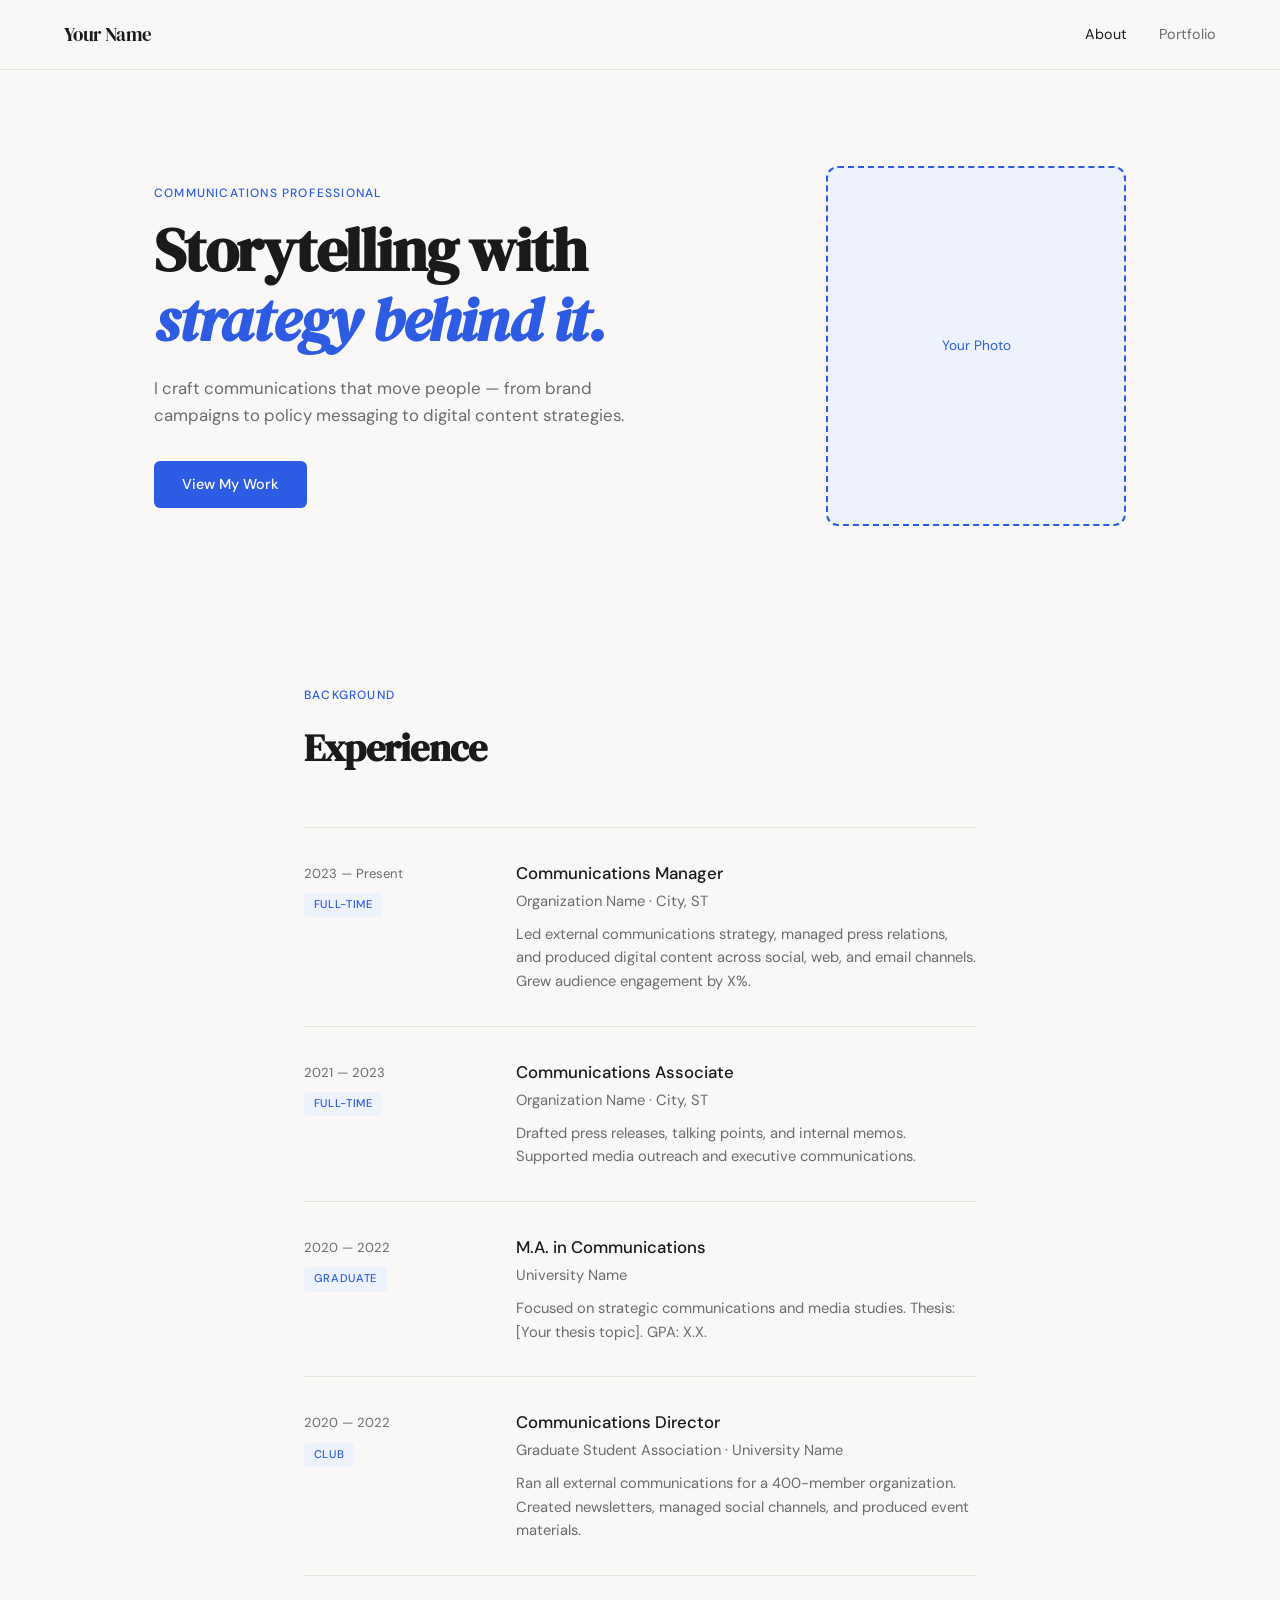
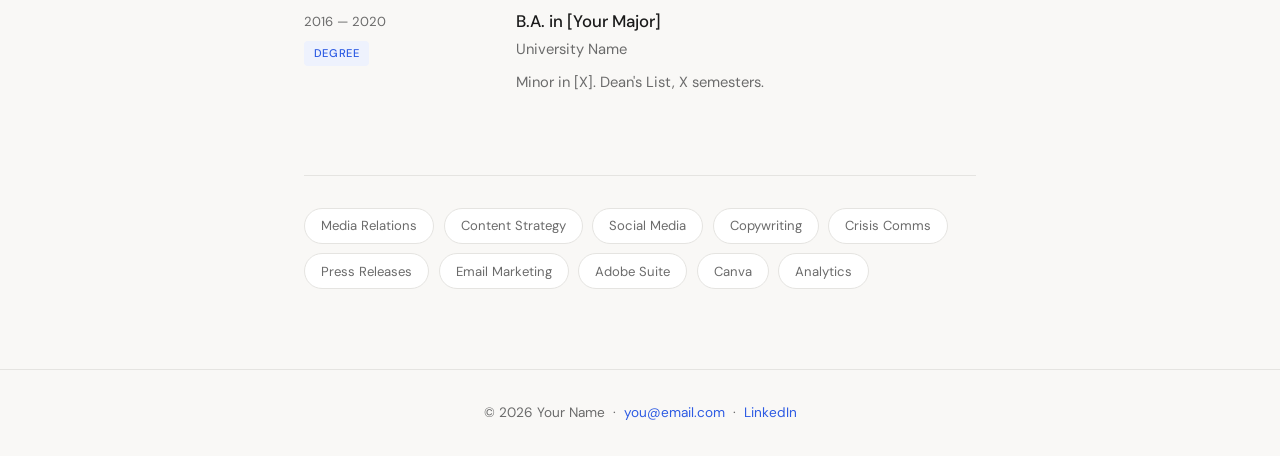
==== index.html @ 00ce44dd "Initial portfolio site" ====
<!DOCTYPE html>
<html lang="en">
<head>
  <meta charset="UTF-8" />
  <meta name="viewport" content="width=device-width, initial-scale=1.0"/>
  <title>Your Name — Communications</title>
  <link rel="stylesheet" href="style.css" />
  <link href="https://fonts.googleapis.com/css2?family=DM+Sans:wght@300;400;500&family=DM+Serif+Display&display=swap" rel="stylesheet"/>
</head>
<body>

  <!-- NAV -->
  <nav class="nav">
    <a href="index.html" class="nav-logo">Your Name</a>
    <div class="nav-links">
      <a href="index.html" class="active">About</a>
      <a href="portfolio.html">Portfolio</a>
    </div>
  </nav>

  <!-- HERO -->
  <section class="hero">
    <div class="hero-text">
      <p class="eyebrow">Communications Professional</p>
      <h1>Storytelling with<br/><em>strategy behind it.</em></h1>
      <p class="hero-sub">I craft communications that move people — from brand campaigns to policy messaging to digital content strategies.</p>
      <a href="portfolio.html" class="btn">View My Work</a>
    </div>
    <div class="hero-img">
      <!-- Replace with your photo -->
      <div class="photo-placeholder">Your Photo</div>
    </div>
  </section>

  <!-- RESUME / EXPERIENCE -->
  <section class="resume-section" id="experience">
    <div class="section-header">
      <span class="eyebrow">Background</span>
      <h2>Experience</h2>
    </div>

    <div class="timeline">

      <div class="timeline-item">
        <div class="timeline-meta">
          <span class="timeline-date">2023 — Present</span>
          <span class="timeline-tag">Full-time</span>
        </div>
        <div class="timeline-content">
          <h3>Communications Manager</h3>
          <p class="timeline-org">Organization Name · City, ST</p>
          <p>Led external communications strategy, managed press relations, and produced digital content across social, web, and email channels. Grew audience engagement by X%.</p>
        </div>
      </div>

      <div class="timeline-item">
        <div class="timeline-meta">
          <span class="timeline-date">2021 — 2023</span>
          <span class="timeline-tag">Full-time</span>
        </div>
        <div class="timeline-content">
          <h3>Communications Associate</h3>
          <p class="timeline-org">Organization Name · City, ST</p>
          <p>Drafted press releases, talking points, and internal memos. Supported media outreach and executive communications.</p>
        </div>
      </div>

      <div class="timeline-item">
        <div class="timeline-meta">
          <span class="timeline-date">2020 — 2022</span>
          <span class="timeline-tag">Graduate</span>
        </div>
        <div class="timeline-content">
          <h3>M.A. in Communications</h3>
          <p class="timeline-org">University Name</p>
          <p>Focused on strategic communications and media studies. Thesis: [Your thesis topic]. GPA: X.X.</p>
        </div>
      </div>

      <div class="timeline-item">
        <div class="timeline-meta">
          <span class="timeline-date">2020 — 2022</span>
          <span class="timeline-tag">Club</span>
        </div>
        <div class="timeline-content">
          <h3>Communications Director</h3>
          <p class="timeline-org">Graduate Student Association · University Name</p>
          <p>Ran all external communications for a 400-member organization. Created newsletters, managed social channels, and produced event materials.</p>
        </div>
      </div>

      <div class="timeline-item">
        <div class="timeline-meta">
          <span class="timeline-date">2016 — 2020</span>
          <span class="timeline-tag">Degree</span>
        </div>
        <div class="timeline-content">
          <h3>B.A. in [Your Major]</h3>
          <p class="timeline-org">University Name</p>
          <p>Minor in [X]. Dean's List, X semesters.</p>
        </div>
      </div>

    </div>

    <!-- SKILLS -->
    <div class="skills-row">
      <div class="skill-chip">Media Relations</div>
      <div class="skill-chip">Content Strategy</div>
      <div class="skill-chip">Social Media</div>
      <div class="skill-chip">Copywriting</div>
      <div class="skill-chip">Crisis Comms</div>
      <div class="skill-chip">Press Releases</div>
      <div class="skill-chip">Email Marketing</div>
      <div class="skill-chip">Adobe Suite</div>
      <div class="skill-chip">Canva</div>
      <div class="skill-chip">Analytics</div>
    </div>
  </section>

  <!-- FOOTER -->
  <footer class="footer">
    <p>© 2026 Your Name &nbsp;·&nbsp; <a href="mailto:you@email.com">you@email.com</a> &nbsp;·&nbsp; <a href="https://linkedin.com/in/yourprofile" target="_blank">LinkedIn</a></p>
  </footer>

  <script src="script.js"></script>
</body>
</html>
---- style.css ----
/* ─── TOKENS ─────────────────────────────────── */
:root {
  --bg: #F9F8F6;
  --surface: #FFFFFF;
  --ink: #1A1A1A;
  --ink-muted: #6B6B6B;
  --accent: #2D5BE3;
  --accent-light: #EEF2FD;
  --border: #E5E4E1;
  --radius: 12px;
  --font-display: 'DM Serif Display', serif;
  --font-body: 'DM Sans', sans-serif;
}

/* ─── RESET ──────────────────────────────────── */
*, *::before, *::after { box-sizing: border-box; margin: 0; padding: 0; }
html { scroll-behavior: smooth; }
body {
  background: var(--bg);
  color: var(--ink);
  font-family: var(--font-body);
  font-size: 16px;
  line-height: 1.6;
}
a { color: inherit; text-decoration: none; }
img { max-width: 100%; display: block; }

/* ─── NAV ────────────────────────────────────── */
.nav {
  position: sticky;
  top: 0;
  z-index: 100;
  display: flex;
  justify-content: space-between;
  align-items: center;
  padding: 1.2rem 5%;
  background: rgba(249,248,246,0.92);
  backdrop-filter: blur(10px);
  border-bottom: 1px solid var(--border);
}
.nav-logo {
  font-family: var(--font-display);
  font-size: 1.2rem;
  letter-spacing: -0.01em;
}
.nav-links { display: flex; gap: 2rem; }
.nav-links a {
  font-size: 0.9rem;
  font-weight: 400;
  color: var(--ink-muted);
  transition: color 0.2s;
}
.nav-links a:hover, .nav-links a.active { color: var(--ink); }

/* ─── EYEBROW ─────────────────────────────────── */
.eyebrow {
  display: block;
  font-size: 0.75rem;
  font-weight: 500;
  letter-spacing: 0.1em;
  text-transform: uppercase;
  color: var(--accent);
  margin-bottom: 0.75rem;
}

/* ─── HERO (ABOUT) ───────────────────────────── */
.hero {
  display: flex;
  align-items: center;
  gap: 4rem;
  padding: 6rem 5% 5rem;
  max-width: 1100px;
  margin: 0 auto;
}
.hero-text { flex: 1; }
.hero-text h1 {
  font-family: var(--font-display);
  font-size: clamp(2.4rem, 5vw, 3.8rem);
  line-height: 1.15;
  letter-spacing: -0.02em;
  margin-bottom: 1.25rem;
}
.hero-text h1 em { font-style: italic; color: var(--accent); }
.hero-sub {
  font-size: 1.05rem;
  color: var(--ink-muted);
  max-width: 480px;
  margin-bottom: 2rem;
}
.btn {
  display: inline-block;
  background: var(--accent);
  color: #fff;
  padding: 0.75rem 1.75rem;
  border-radius: 6px;
  font-size: 0.9rem;
  font-weight: 500;
  transition: opacity 0.2s, transform 0.2s;
}
.btn:hover { opacity: 0.88; transform: translateY(-1px); }

.hero-img { flex-shrink: 0; }
.photo-placeholder {
  width: 300px;
  height: 360px;
  background: var(--accent-light);
  border-radius: var(--radius);
  display: flex;
  align-items: center;
  justify-content: center;
  color: var(--accent);
  font-size: 0.85rem;
  border: 2px dashed var(--accent);
}
.hero-img img {
  width: 300px;
  height: 360px;
  object-fit: cover;
  border-radius: var(--radius);
}

/* ─── RESUME SECTION ─────────────────────────── */
.resume-section {
  max-width: 800px;
  margin: 0 auto;
  padding: 5rem 5%;
}
.section-header { margin-bottom: 3rem; }
.section-header h2 {
  font-family: var(--font-display);
  font-size: clamp(1.8rem, 3vw, 2.6rem);
  letter-spacing: -0.02em;
}

/* ─── TIMELINE ────────────────────────────────── */
.timeline { display: flex; flex-direction: column; gap: 0; }

.timeline-item {
  display: grid;
  grid-template-columns: 180px 1fr;
  gap: 2rem;
  padding: 2rem 0;
  border-top: 1px solid var(--border);
  opacity: 0;
  transform: translateY(16px);
  transition: opacity 0.5s ease, transform 0.5s ease;
}
.timeline-item.visible { opacity: 1; transform: translateY(0); }

.timeline-meta { padding-top: 0.2rem; }
.timeline-date {
  display: block;
  font-size: 0.82rem;
  color: var(--ink-muted);
  margin-bottom: 0.4rem;
}
.timeline-tag {
  display: inline-block;
  font-size: 0.7rem;
  font-weight: 500;
  letter-spacing: 0.06em;
  text-transform: uppercase;
  background: var(--accent-light);
  color: var(--accent);
  padding: 0.2rem 0.6rem;
  border-radius: 4px;
}

.timeline-content h3 {
  font-size: 1.05rem;
  font-weight: 500;
  margin-bottom: 0.2rem;
}
.timeline-org {
  font-size: 0.85rem;
  color: var(--ink-muted);
  margin-bottom: 0.6rem;
}
.timeline-content p { font-size: 0.92rem; color: var(--ink-muted); }

/* ─── SKILLS ──────────────────────────────────── */
.skills-row {
  display: flex;
  flex-wrap: wrap;
  gap: 0.6rem;
  margin-top: 3rem;
  padding-top: 2rem;
  border-top: 1px solid var(--border);
}
.skill-chip {
  background: var(--surface);
  border: 1px solid var(--border);
  padding: 0.4rem 1rem;
  border-radius: 100px;
  font-size: 0.82rem;
  color: var(--ink-muted);
  transition: border-color 0.2s, color 0.2s;
}
.skill-chip:hover { border-color: var(--accent); color: var(--accent); }

/* ─── PORTFOLIO HERO ──────────────────────────── */
.portfolio-hero {
  max-width: 700px;
  margin: 0 auto;
  padding: 5rem 5% 2.5rem;
  text-align: center;
}
.portfolio-hero h1 {
  font-family: var(--font-display);
  font-size: clamp(2rem, 4vw, 3rem);
  letter-spacing: -0.02em;
  margin-bottom: 1rem;
}

/* ─── FILTER BAR ──────────────────────────────── */
.filter-bar {
  display: flex;
  justify-content: center;
  gap: 0.5rem;
  padding: 0 5% 2.5rem;
  flex-wrap: wrap;
}
.filter-btn {
  background: transparent;
  border: 1px solid var(--border);
  padding: 0.45rem 1.2rem;
  border-radius: 100px;
  font-family: var(--font-body);
  font-size: 0.85rem;
  cursor: pointer;
  color: var(--ink-muted);
  transition: all 0.2s;
}
.filter-btn:hover { border-color: var(--accent); color: var(--accent); }
.filter-btn.active {
  background: var(--accent);
  border-color: var(--accent);
  color: #fff;
}

/* ─── PORTFOLIO GRID ──────────────────────────── */
.portfolio-grid {
  display: grid;
  grid-template-columns: repeat(auto-fill, minmax(320px, 1fr));
  gap: 1.5rem;
  padding: 0 5% 6rem;
  max-width: 1200px;
  margin: 0 auto;
}

.portfolio-card {
  background: var(--surface);
  border: 1px solid var(--border);
  border-radius: var(--radius);
  overflow: hidden;
  transition: transform 0.25s, box-shadow 0.25s;
}
.portfolio-card:hover {
  transform: translateY(-4px);
  box-shadow: 0 12px 32px rgba(0,0,0,0.08);
}
.portfolio-card.hidden { display: none; }

.card-img-wrap {
  height: 200px;
  overflow: hidden;
  background: var(--accent-light);
}
.card-img-wrap img {
  width: 100%;
  height: 100%;
  object-fit: cover;
  transition: transform 0.4s;
}
.portfolio-card:hover .card-img-wrap img { transform: scale(1.04); }
.card-img-wrap.img-placeholder {
  display: flex;
  align-items: center;
  justify-content: center;
}
.card-img-wrap.img-placeholder::after {
  content: 'Work Sample';
  font-size: 0.8rem;
  color: var(--accent);
}

.card-body { padding: 1.4rem; }
.card-tag {
  display: block;
  font-size: 0.72rem;
  font-weight: 500;
  letter-spacing: 0.06em;
  text-transform: uppercase;
  color: var(--accent);
  margin-bottom: 0.5rem;
}
.card-body h3 {
  font-size: 1rem;
  font-weight: 500;
  margin-bottom: 0.5rem;
  line-height: 1.35;
}
.card-body p {
  font-size: 0.88rem;
  color: var(--ink-muted);
  margin-bottom: 1rem;
}
.card-link {
  font-size: 0.85rem;
  font-weight: 500;
  color: var(--accent);
  transition: gap 0.2s;
}
.card-link:hover { text-decoration: underline; }

/* ─── FOOTER ──────────────────────────────────── */
.footer {
  border-top: 1px solid var(--border);
  padding: 2rem 5%;
  text-align: center;
  font-size: 0.85rem;
  color: var(--ink-muted);
}
.footer a { color: var(--accent); }

/* ─── RESPONSIVE ──────────────────────────────── */
@media (max-width: 768px) {
  .hero { flex-direction: column-reverse; gap: 2rem; text-align: center; }
  .hero-text .btn { display: block; text-align: center; }
  .photo-placeholder, .hero-img img { width: 100%; height: 260px; }
  .timeline-item { grid-template-columns: 1fr; gap: 0.5rem; }
  .portfolio-grid { grid-template-columns: 1fr; }
}
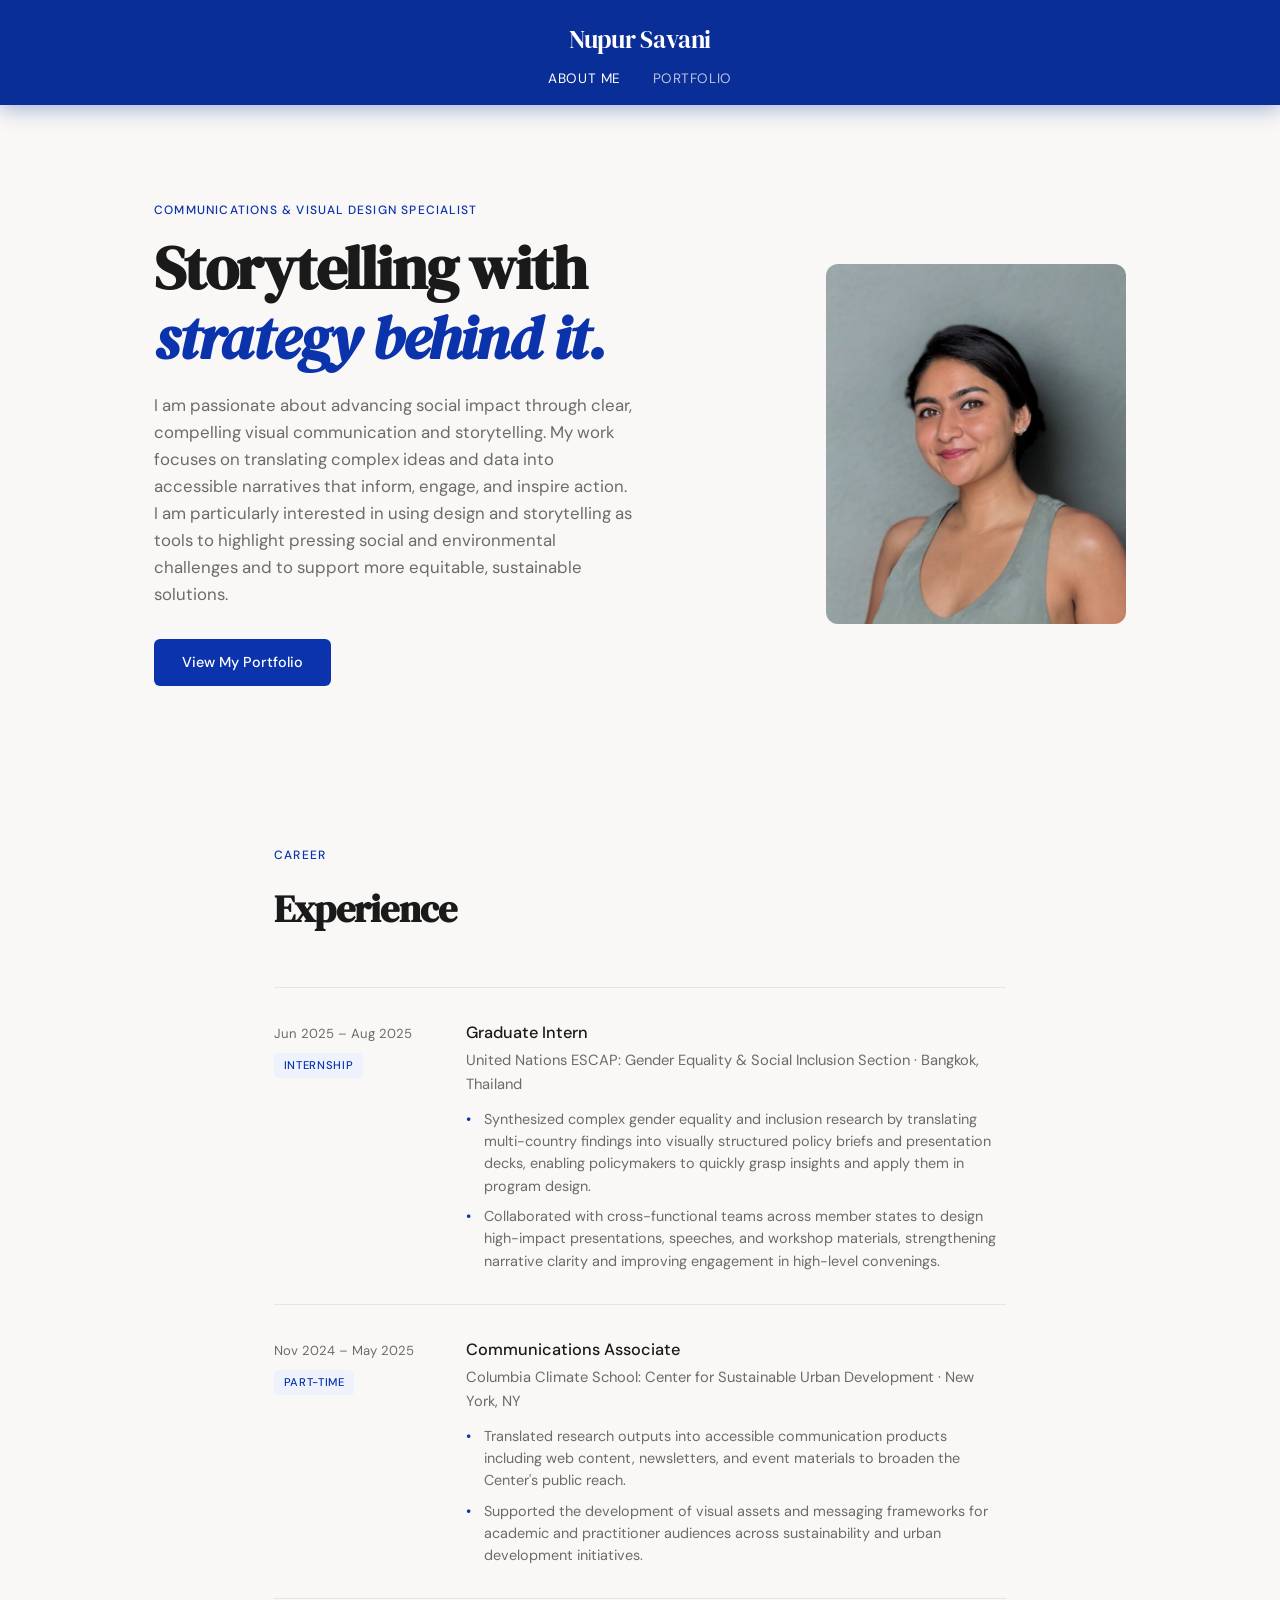
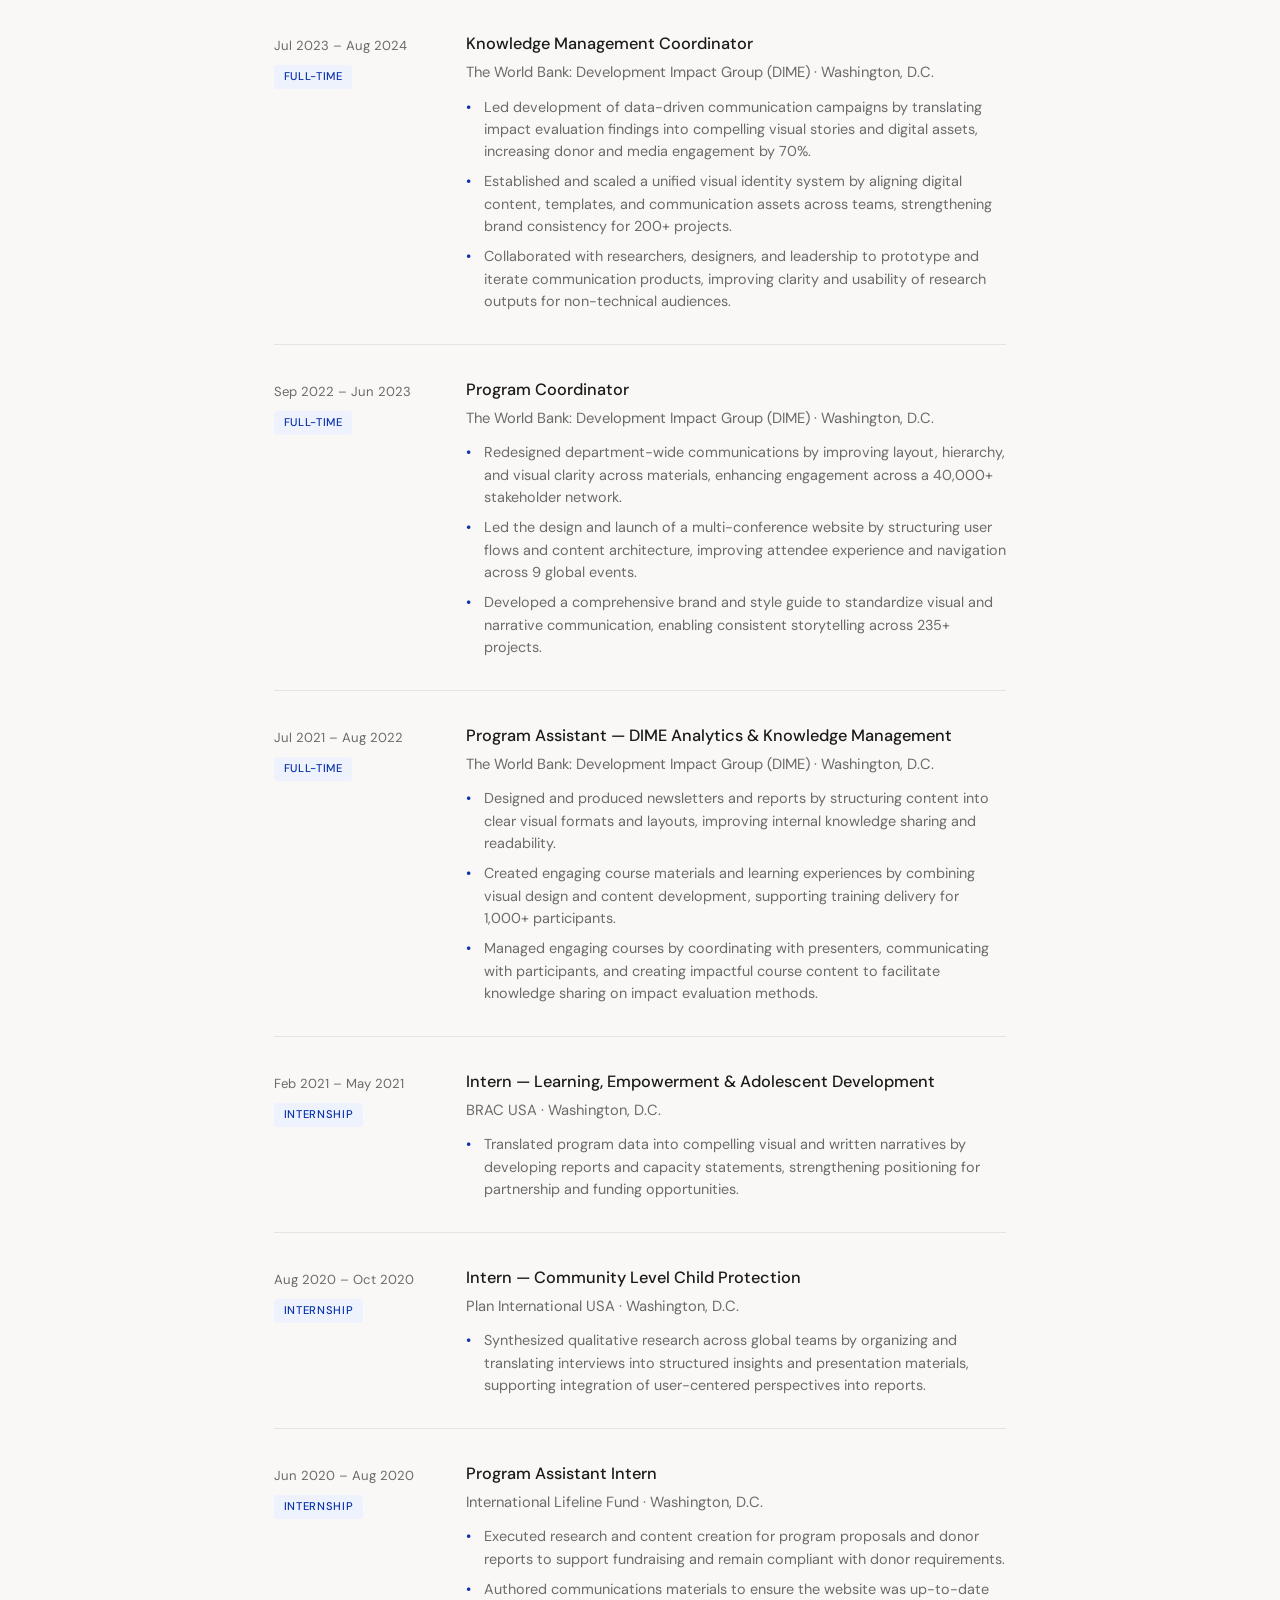
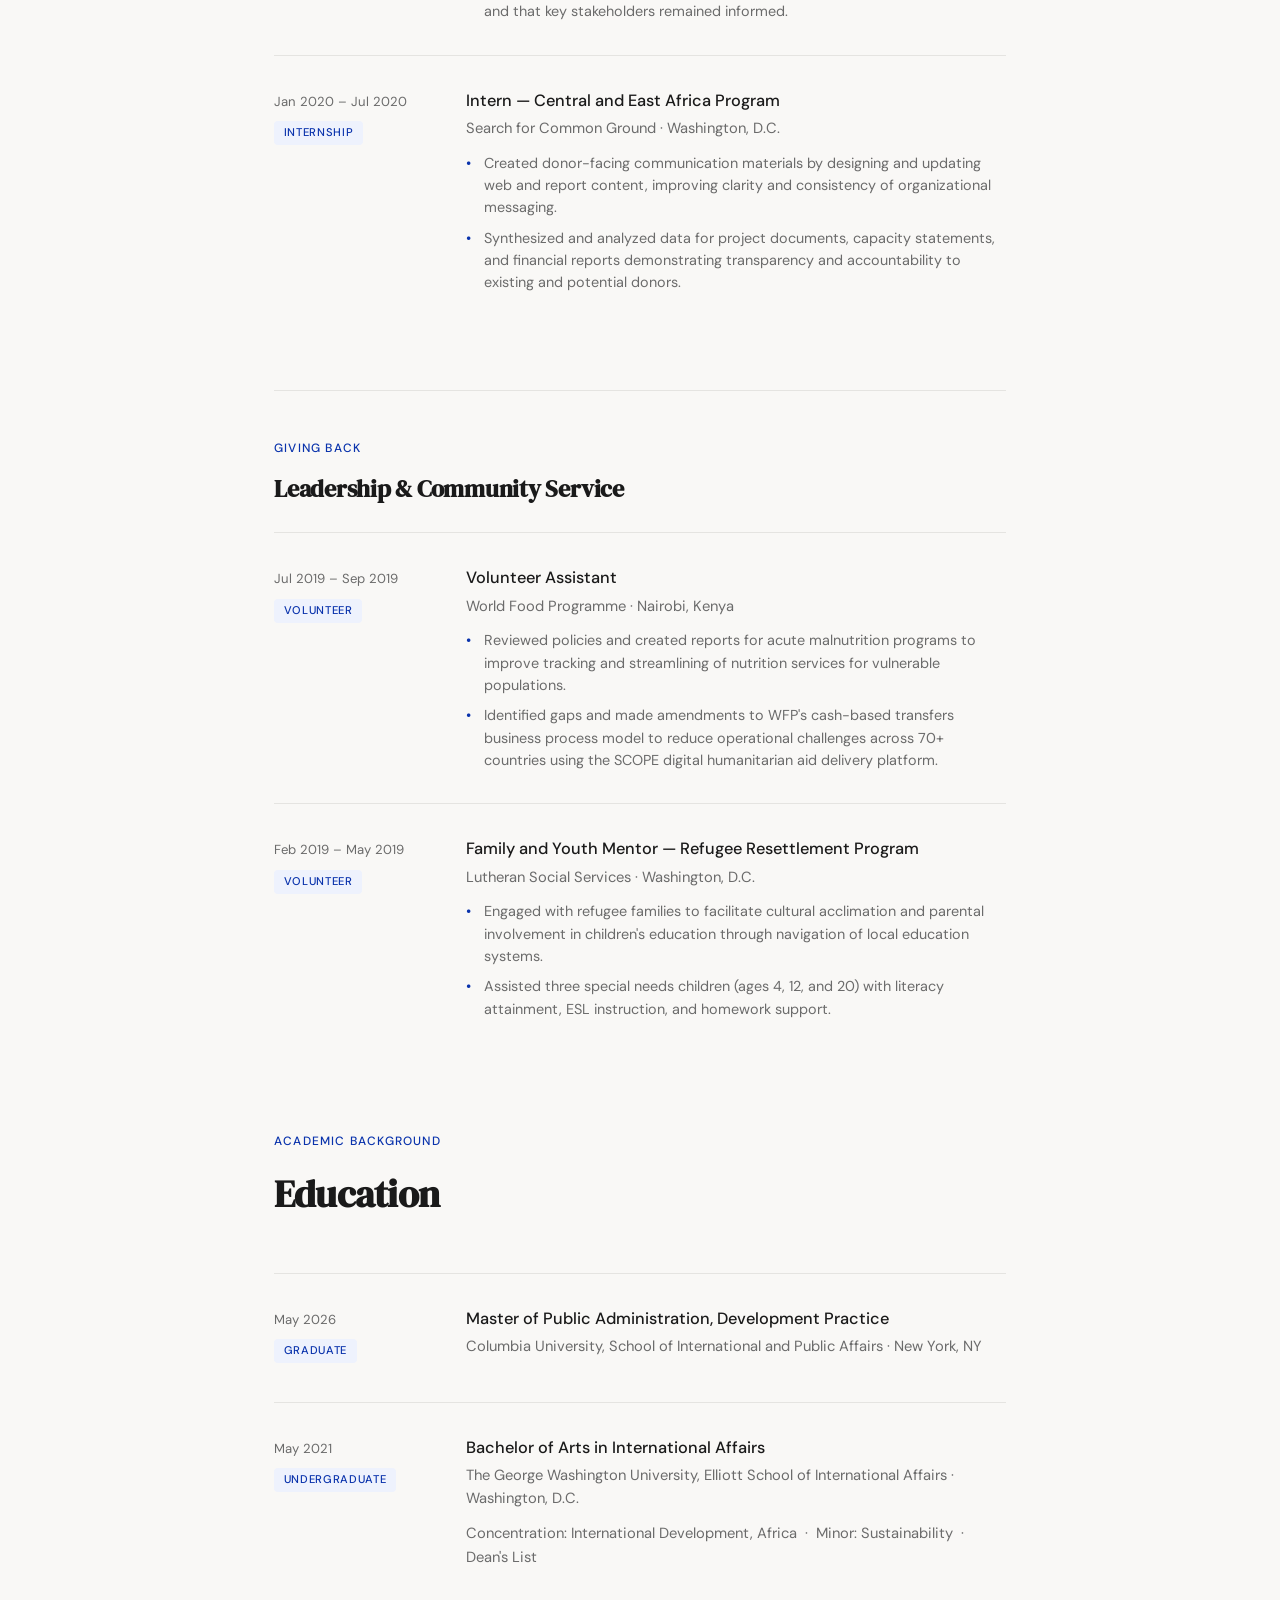
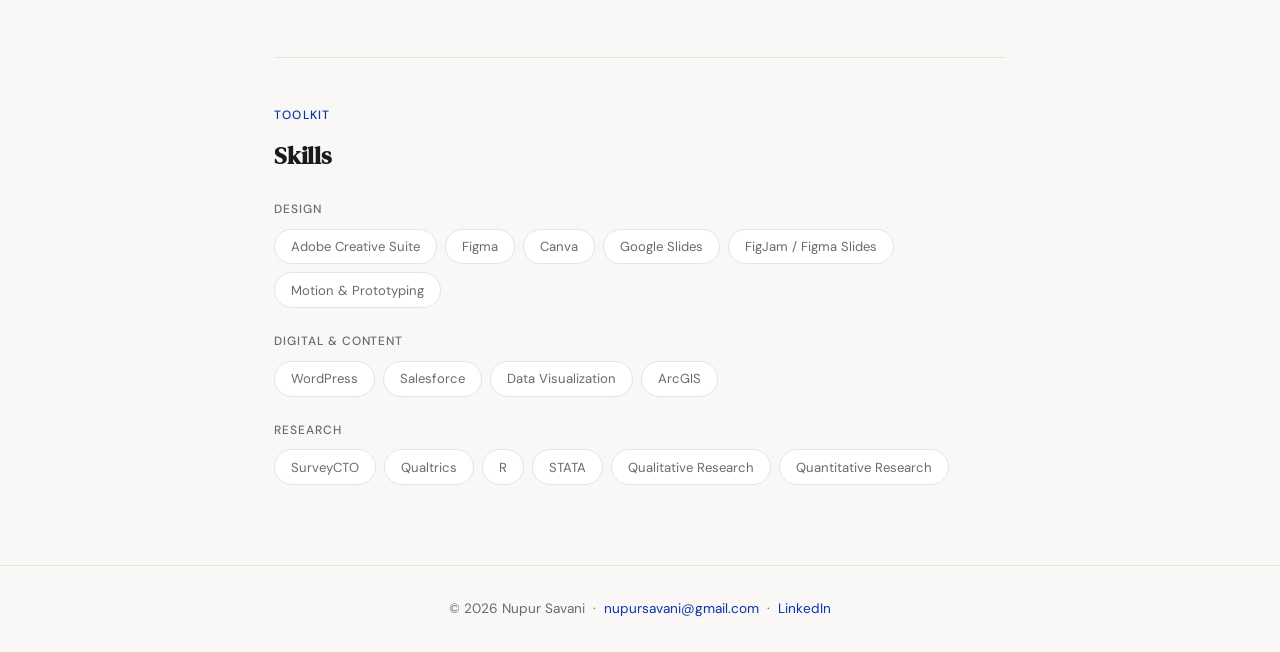
==== commit 8443b5a1: "Initial portfolio site" ====
--- a/index.html
+++ b/index.html
@@ -3,7 +3,7 @@
 <head>
   <meta charset="UTF-8" />
   <meta name="viewport" content="width=device-width, initial-scale=1.0"/>
-  <title>Your Name — Communications</title>
+  <title>Nupur Savani</title>
   <link rel="stylesheet" href="style.css" />
   <link href="https://fonts.googleapis.com/css2?family=DM+Sans:wght@300;400;500&family=DM+Serif+Display&display=swap" rel="stylesheet"/>
 </head>
@@ -11,9 +11,9 @@
 
   <!-- NAV -->
   <nav class="nav">
-    <a href="index.html" class="nav-logo">Your Name</a>
+    <a href="index.html" class="nav-logo">Nupur Savani</a>
     <div class="nav-links">
-      <a href="index.html" class="active">About</a>
+      <a href="index.html" class="active">About Me</a>
       <a href="portfolio.html">Portfolio</a>
     </div>
   </nav>
@@ -21,21 +21,20 @@
   <!-- HERO -->
   <section class="hero">
     <div class="hero-text">
-      <p class="eyebrow">Communications Professional</p>
+      <p class="eyebrow">Communications &amp; Visual Design Specialist</p>
       <h1>Storytelling with<br/><em>strategy behind it.</em></h1>
-      <p class="hero-sub">I craft communications that move people — from brand campaigns to policy messaging to digital content strategies.</p>
-      <a href="portfolio.html" class="btn">View My Work</a>
+      <p class="hero-sub">I am passionate about advancing social impact through clear, compelling visual communication and storytelling. My work focuses on translating complex ideas and data into accessible narratives that inform, engage, and inspire action. I am particularly interested in using design and storytelling as tools to highlight pressing social and environmental challenges and to support more equitable, sustainable solutions.</p>
+      <a href="portfolio.html" class="btn">View My Portfolio</a>
     </div>
     <div class="hero-img">
-      <!-- Replace with your photo -->
-      <div class="photo-placeholder">Your Photo</div>
+      <img src="assets/images/headshot.png" alt="Nupur Savani" />
     </div>
   </section>
 
-  <!-- RESUME / EXPERIENCE -->
+  <!-- EXPERIENCE -->
   <section class="resume-section" id="experience">
     <div class="section-header">
-      <span class="eyebrow">Background</span>
+      <span class="eyebrow">Career</span>
       <h2>Experience</h2>
     </div>
 
@@ -43,84 +42,262 @@
 
       <div class="timeline-item">
         <div class="timeline-meta">
-          <span class="timeline-date">2023 — Present</span>
+          <span class="timeline-date">Jun 2025 – Aug 2025</span>
+          <span class="timeline-tag">Internship</span>
+        </div>
+        <div class="timeline-content">
+          <h3>Graduate Intern</h3>
+          <p class="timeline-org">United Nations ESCAP: Gender Equality &amp; Social Inclusion Section · Bangkok, Thailand</p>
+          <ul class="timeline-bullets">
+            <li>Synthesized complex gender equality and inclusion research by translating multi-country findings into visually structured policy briefs and presentation decks, enabling policymakers to quickly grasp insights and apply them in program design.</li>
+            <li>Collaborated with cross-functional teams across member states to design high-impact presentations, speeches, and workshop materials, strengthening narrative clarity and improving engagement in high-level convenings.</li>
+          </ul>
+        </div>
+      </div>
+
+      <div class="timeline-item">
+        <div class="timeline-meta">
+          <span class="timeline-date">Nov 2024 – May 2025</span>
+          <span class="timeline-tag">Part-time</span>
+        </div>
+        <div class="timeline-content">
+          <h3>Communications Associate</h3>
+          <p class="timeline-org">Columbia Climate School: Center for Sustainable Urban Development · New York, NY</p>
+          <ul class="timeline-bullets">
+            <li>Translated research outputs into accessible communication products including web content, newsletters, and event materials to broaden the Center's public reach.</li>
+            <li>Supported the development of visual assets and messaging frameworks for academic and practitioner audiences across sustainability and urban development initiatives.</li>
+          </ul>
+        </div>
+      </div>
+
+      <div class="timeline-item">
+        <div class="timeline-meta">
+          <span class="timeline-date">Jul 2023 – Aug 2024</span>
           <span class="timeline-tag">Full-time</span>
         </div>
         <div class="timeline-content">
-          <h3>Communications Manager</h3>
-          <p class="timeline-org">Organization Name · City, ST</p>
-          <p>Led external communications strategy, managed press relations, and produced digital content across social, web, and email channels. Grew audience engagement by X%.</p>
-        </div>
-      </div>
-
-      <div class="timeline-item">
-        <div class="timeline-meta">
-          <span class="timeline-date">2021 — 2023</span>
+          <h3>Knowledge Management Coordinator</h3>
+          <p class="timeline-org">The World Bank: Development Impact Group (DIME) · Washington, D.C.</p>
+          <ul class="timeline-bullets">
+            <li>Led development of data-driven communication campaigns by translating impact evaluation findings into compelling visual stories and digital assets, increasing donor and media engagement by 70%.</li>
+            <li>Established and scaled a unified visual identity system by aligning digital content, templates, and communication assets across teams, strengthening brand consistency for 200+ projects.</li>
+            <li>Collaborated with researchers, designers, and leadership to prototype and iterate communication products, improving clarity and usability of research outputs for non-technical audiences.</li>
+          </ul>
+        </div>
+      </div>
+
+      <div class="timeline-item">
+        <div class="timeline-meta">
+          <span class="timeline-date">Sep 2022 – Jun 2023</span>
           <span class="timeline-tag">Full-time</span>
         </div>
         <div class="timeline-content">
-          <h3>Communications Associate</h3>
-          <p class="timeline-org">Organization Name · City, ST</p>
-          <p>Drafted press releases, talking points, and internal memos. Supported media outreach and executive communications.</p>
-        </div>
-      </div>
-
-      <div class="timeline-item">
-        <div class="timeline-meta">
-          <span class="timeline-date">2020 — 2022</span>
+          <h3>Program Coordinator</h3>
+          <p class="timeline-org">The World Bank: Development Impact Group (DIME) · Washington, D.C.</p>
+          <ul class="timeline-bullets">
+            <li>Redesigned department-wide communications by improving layout, hierarchy, and visual clarity across materials, enhancing engagement across a 40,000+ stakeholder network.</li>
+            <li>Led the design and launch of a multi-conference website by structuring user flows and content architecture, improving attendee experience and navigation across 9 global events.</li>
+            <li>Developed a comprehensive brand and style guide to standardize visual and narrative communication, enabling consistent storytelling across 235+ projects.</li>
+          </ul>
+        </div>
+      </div>
+
+      <div class="timeline-item">
+        <div class="timeline-meta">
+          <span class="timeline-date">Jul 2021 – Aug 2022</span>
+          <span class="timeline-tag">Full-time</span>
+        </div>
+        <div class="timeline-content">
+          <h3>Program Assistant — DIME Analytics &amp; Knowledge Management</h3>
+          <p class="timeline-org">The World Bank: Development Impact Group (DIME) · Washington, D.C.</p>
+          <ul class="timeline-bullets">
+            <li>Designed and produced newsletters and reports by structuring content into clear visual formats and layouts, improving internal knowledge sharing and readability.</li>
+            <li>Created engaging course materials and learning experiences by combining visual design and content development, supporting training delivery for 1,000+ participants.</li>
+            <li>Managed engaging courses by coordinating with presenters, communicating with participants, and creating impactful course content to facilitate knowledge sharing on impact evaluation methods.</li>
+          </ul>
+        </div>
+      </div>
+
+      <div class="timeline-item">
+        <div class="timeline-meta">
+          <span class="timeline-date">Feb 2021 – May 2021</span>
+          <span class="timeline-tag">Internship</span>
+        </div>
+        <div class="timeline-content">
+          <h3>Intern — Learning, Empowerment &amp; Adolescent Development</h3>
+          <p class="timeline-org">BRAC USA · Washington, D.C.</p>
+          <ul class="timeline-bullets">
+            <li>Translated program data into compelling visual and written narratives by developing reports and capacity statements, strengthening positioning for partnership and funding opportunities.</li>
+          </ul>
+        </div>
+      </div>
+
+      <div class="timeline-item">
+        <div class="timeline-meta">
+          <span class="timeline-date">Aug 2020 – Oct 2020</span>
+          <span class="timeline-tag">Internship</span>
+        </div>
+        <div class="timeline-content">
+          <h3>Intern — Community Level Child Protection</h3>
+          <p class="timeline-org">Plan International USA · Washington, D.C.</p>
+          <ul class="timeline-bullets">
+            <li>Synthesized qualitative research across global teams by organizing and translating interviews into structured insights and presentation materials, supporting integration of user-centered perspectives into reports.</li>
+          </ul>
+        </div>
+      </div>
+
+      <div class="timeline-item">
+        <div class="timeline-meta">
+          <span class="timeline-date">Jun 2020 – Aug 2020</span>
+          <span class="timeline-tag">Internship</span>
+        </div>
+        <div class="timeline-content">
+          <h3>Program Assistant Intern</h3>
+          <p class="timeline-org">International Lifeline Fund · Washington, D.C.</p>
+          <ul class="timeline-bullets">
+            <li>Executed research and content creation for program proposals and donor reports to support fundraising and remain compliant with donor requirements.</li>
+            <li>Authored communications materials to ensure the website was up-to-date and that key stakeholders remained informed.</li>
+          </ul>
+        </div>
+      </div>
+
+      <div class="timeline-item">
+        <div class="timeline-meta">
+          <span class="timeline-date">Jan 2020 – Jul 2020</span>
+          <span class="timeline-tag">Internship</span>
+        </div>
+        <div class="timeline-content">
+          <h3>Intern — Central and East Africa Program</h3>
+          <p class="timeline-org">Search for Common Ground · Washington, D.C.</p>
+          <ul class="timeline-bullets">
+            <li>Created donor-facing communication materials by designing and updating web and report content, improving clarity and consistency of organizational messaging.</li>
+            <li>Synthesized and analyzed data for project documents, capacity statements, and financial reports demonstrating transparency and accountability to existing and potential donors.</li>
+          </ul>
+        </div>
+      </div>
+
+    </div><!-- /timeline -->
+
+    <!-- LEADERSHIP & COMMUNITY SERVICE -->
+    <div class="subsection-header">
+      <span class="eyebrow">Giving Back</span>
+      <h3>Leadership &amp; Community Service</h3>
+    </div>
+
+    <div class="timeline">
+
+      <div class="timeline-item">
+        <div class="timeline-meta">
+          <span class="timeline-date">Jul 2019 – Sep 2019</span>
+          <span class="timeline-tag">Volunteer</span>
+        </div>
+        <div class="timeline-content">
+          <h3>Volunteer Assistant</h3>
+          <p class="timeline-org">World Food Programme · Nairobi, Kenya</p>
+          <ul class="timeline-bullets">
+            <li>Reviewed policies and created reports for acute malnutrition programs to improve tracking and streamlining of nutrition services for vulnerable populations.</li>
+            <li>Identified gaps and made amendments to WFP's cash-based transfers business process model to reduce operational challenges across 70+ countries using the SCOPE digital humanitarian aid delivery platform.</li>
+          </ul>
+        </div>
+      </div>
+
+      <div class="timeline-item">
+        <div class="timeline-meta">
+          <span class="timeline-date">Feb 2019 – May 2019</span>
+          <span class="timeline-tag">Volunteer</span>
+        </div>
+        <div class="timeline-content">
+          <h3>Family and Youth Mentor — Refugee Resettlement Program</h3>
+          <p class="timeline-org">Lutheran Social Services · Washington, D.C.</p>
+          <ul class="timeline-bullets">
+            <li>Engaged with refugee families to facilitate cultural acclimation and parental involvement in children's education through navigation of local education systems.</li>
+            <li>Assisted three special needs children (ages 4, 12, and 20) with literacy attainment, ESL instruction, and homework support.</li>
+          </ul>
+        </div>
+      </div>
+
+    </div>
+  </section>
+
+  <!-- EDUCATION -->
+  <section class="resume-section" id="education">
+    <div class="section-header">
+      <span class="eyebrow">Academic Background</span>
+      <h2>Education</h2>
+    </div>
+
+    <div class="timeline">
+
+      <div class="timeline-item">
+        <div class="timeline-meta">
+          <span class="timeline-date">May 2026</span>
           <span class="timeline-tag">Graduate</span>
         </div>
         <div class="timeline-content">
-          <h3>M.A. in Communications</h3>
-          <p class="timeline-org">University Name</p>
-          <p>Focused on strategic communications and media studies. Thesis: [Your thesis topic]. GPA: X.X.</p>
-        </div>
-      </div>
-
-      <div class="timeline-item">
-        <div class="timeline-meta">
-          <span class="timeline-date">2020 — 2022</span>
-          <span class="timeline-tag">Club</span>
-        </div>
-        <div class="timeline-content">
-          <h3>Communications Director</h3>
-          <p class="timeline-org">Graduate Student Association · University Name</p>
-          <p>Ran all external communications for a 400-member organization. Created newsletters, managed social channels, and produced event materials.</p>
-        </div>
-      </div>
-
-      <div class="timeline-item">
-        <div class="timeline-meta">
-          <span class="timeline-date">2016 — 2020</span>
-          <span class="timeline-tag">Degree</span>
-        </div>
-        <div class="timeline-content">
-          <h3>B.A. in [Your Major]</h3>
-          <p class="timeline-org">University Name</p>
-          <p>Minor in [X]. Dean's List, X semesters.</p>
+          <h3>Master of Public Administration, Development Practice</h3>
+          <p class="timeline-org">Columbia University, School of International and Public Affairs · New York, NY</p>
+        </div>
+      </div>
+
+      <div class="timeline-item">
+        <div class="timeline-meta">
+          <span class="timeline-date">May 2021</span>
+          <span class="timeline-tag">Undergraduate</span>
+        </div>
+        <div class="timeline-content">
+          <h3>Bachelor of Arts in International Affairs</h3>
+          <p class="timeline-org">The George Washington University, Elliott School of International Affairs · Washington, D.C.</p>
+          <p class="timeline-detail">Concentration: International Development, Africa &nbsp;·&nbsp; Minor: Sustainability &nbsp;·&nbsp; Dean's List</p>
         </div>
       </div>
 
     </div>
 
     <!-- SKILLS -->
-    <div class="skills-row">
-      <div class="skill-chip">Media Relations</div>
-      <div class="skill-chip">Content Strategy</div>
-      <div class="skill-chip">Social Media</div>
-      <div class="skill-chip">Copywriting</div>
-      <div class="skill-chip">Crisis Comms</div>
-      <div class="skill-chip">Press Releases</div>
-      <div class="skill-chip">Email Marketing</div>
-      <div class="skill-chip">Adobe Suite</div>
-      <div class="skill-chip">Canva</div>
-      <div class="skill-chip">Analytics</div>
-    </div>
+    <div class="subsection-header" style="margin-top: 3.5rem;">
+      <span class="eyebrow">Toolkit</span>
+      <h3>Skills</h3>
+    </div>
+
+    <div class="skills-categories">
+      <div class="skills-group">
+        <p class="skills-group-label">Design</p>
+        <div class="skills-row">
+          <div class="skill-chip">Adobe Creative Suite</div>
+          <div class="skill-chip">Figma</div>
+          <div class="skill-chip">Canva</div>
+          <div class="skill-chip">Google Slides</div>
+          <div class="skill-chip">FigJam / Figma Slides</div>
+          <div class="skill-chip">Motion &amp; Prototyping</div>
+        </div>
+      </div>
+      <div class="skills-group">
+        <p class="skills-group-label">Digital &amp; Content</p>
+        <div class="skills-row">
+          <div class="skill-chip">WordPress</div>
+          <div class="skill-chip">Salesforce</div>
+          <div class="skill-chip">Data Visualization</div>
+          <div class="skill-chip">ArcGIS</div>
+        </div>
+      </div>
+      <div class="skills-group">
+        <p class="skills-group-label">Research</p>
+        <div class="skills-row">
+          <div class="skill-chip">SurveyCTO</div>
+          <div class="skill-chip">Qualtrics</div>
+          <div class="skill-chip">R</div>
+          <div class="skill-chip">STATA</div>
+          <div class="skill-chip">Qualitative Research</div>
+          <div class="skill-chip">Quantitative Research</div>
+        </div>
+      </div>
+    </div>
+
   </section>
 
   <!-- FOOTER -->
   <footer class="footer">
-    <p>© 2026 Your Name &nbsp;·&nbsp; <a href="mailto:you@email.com">you@email.com</a> &nbsp;·&nbsp; <a href="https://linkedin.com/in/yourprofile" target="_blank">LinkedIn</a></p>
+    <p>© 2026 Nupur Savani &nbsp;·&nbsp; <a href="mailto:nupursavani@gmail.com">nupursavani@gmail.com</a> &nbsp;·&nbsp; <a href="https://linkedin.com/in/nupursavani" target="_blank">LinkedIn</a></p>
   </footer>
 
   <script src="script.js"></script>
--- a/style.css
+++ b/style.css
@@ -4,7 +4,7 @@
   --surface: #FFFFFF;
   --ink: #1A1A1A;
   --ink-muted: #6B6B6B;
-  --accent: #2D5BE3;
+  --accent: #0a33ac;
   --accent-light: #EEF2FD;
   --border: #E5E4E1;
   --radius: 12px;
@@ -31,26 +31,29 @@
   top: 0;
   z-index: 100;
   display: flex;
-  justify-content: space-between;
+  flex-direction: column;
   align-items: center;
-  padding: 1.2rem 5%;
-  background: rgba(249,248,246,0.92);
-  backdrop-filter: blur(10px);
-  border-bottom: 1px solid var(--border);
+  gap: 0.5rem;
+  padding: 1.25rem 5% 1rem;
+  background: #0a2e97;
+  box-shadow: 0 4px 20px rgba(10, 46, 151, 0.35);
 }
 .nav-logo {
   font-family: var(--font-display);
-  font-size: 1.2rem;
+  font-size: 1.55rem;
   letter-spacing: -0.01em;
+  color: #ffffff;
 }
 .nav-links { display: flex; gap: 2rem; }
 .nav-links a {
-  font-size: 0.9rem;
+  font-size: 0.85rem;
   font-weight: 400;
-  color: var(--ink-muted);
+  color: rgba(255,255,255,0.72);
+  letter-spacing: 0.04em;
+  text-transform: uppercase;
   transition: color 0.2s;
 }
-.nav-links a:hover, .nav-links a.active { color: var(--ink); }
+.nav-links a:hover, .nav-links a.active { color: #ffffff; }
 
 /* ─── EYEBROW ─────────────────────────────────── */
 .eyebrow {
@@ -121,10 +124,13 @@
 
 /* ─── RESUME SECTION ─────────────────────────── */
 .resume-section {
-  max-width: 800px;
+  max-width: 860px;
   margin: 0 auto;
   padding: 5rem 5%;
 }
+.resume-section + .resume-section {
+  padding-top: 0;
+}
 .section-header { margin-bottom: 3rem; }
 .section-header h2 {
   font-family: var(--font-display);
@@ -132,12 +138,25 @@
   letter-spacing: -0.02em;
 }
 
+/* ─── SUBSECTION HEADER ───────────────────────── */
+.subsection-header {
+  margin-top: 4rem;
+  margin-bottom: 1.5rem;
+  padding-top: 3rem;
+  border-top: 1px solid var(--border);
+}
+.subsection-header h3 {
+  font-family: var(--font-display);
+  font-size: 1.5rem;
+  letter-spacing: -0.01em;
+}
+
 /* ─── TIMELINE ────────────────────────────────── */
-.timeline { display: flex; flex-direction: column; gap: 0; }
+.timeline { display: flex; flex-direction: column; }
 
 .timeline-item {
   display: grid;
-  grid-template-columns: 180px 1fr;
+  grid-template-columns: 160px 1fr;
   gap: 2rem;
   padding: 2rem 0;
   border-top: 1px solid var(--border);
@@ -167,25 +186,65 @@
 }
 
 .timeline-content h3 {
-  font-size: 1.05rem;
+  font-size: 1.02rem;
   font-weight: 500;
   margin-bottom: 0.2rem;
 }
 .timeline-org {
   font-size: 0.85rem;
   color: var(--ink-muted);
+  margin-bottom: 0.7rem;
+}
+.timeline-detail {
+  font-size: 0.85rem;
+  color: var(--ink-muted);
+  margin-top: 0.4rem;
+}
+.timeline-content p { font-size: 0.92rem; color: var(--ink-muted); }
+
+/* ─── TIMELINE BULLETS ────────────────────────── */
+.timeline-bullets {
+  list-style: none;
+  padding: 0;
+  margin: 0;
+  display: flex;
+  flex-direction: column;
+  gap: 0.5rem;
+}
+.timeline-bullets li {
+  font-size: 0.9rem;
+  color: var(--ink-muted);
+  padding-left: 1.1rem;
+  position: relative;
+  line-height: 1.55;
+}
+.timeline-bullets li::before {
+  content: '•';
+  position: absolute;
+  left: 0;
+  color: var(--accent);
+  font-weight: 500;
+}
+
+/* ─── SKILLS ──────────────────────────────────── */
+.skills-categories {
+  display: flex;
+  flex-direction: column;
+  gap: 1.5rem;
+  margin-top: 1rem;
+}
+.skills-group-label {
+  font-size: 0.75rem;
+  font-weight: 500;
+  letter-spacing: 0.08em;
+  text-transform: uppercase;
+  color: var(--ink-muted);
   margin-bottom: 0.6rem;
 }
-.timeline-content p { font-size: 0.92rem; color: var(--ink-muted); }
-
-/* ─── SKILLS ──────────────────────────────────── */
 .skills-row {
   display: flex;
   flex-wrap: wrap;
-  gap: 0.6rem;
-  margin-top: 3rem;
-  padding-top: 2rem;
-  border-top: 1px solid var(--border);
+  gap: 0.5rem;
 }
 .skill-chip {
   background: var(--surface);
@@ -309,7 +368,6 @@
   font-size: 0.85rem;
   font-weight: 500;
   color: var(--accent);
-  transition: gap 0.2s;
 }
 .card-link:hover { text-decoration: underline; }
 
